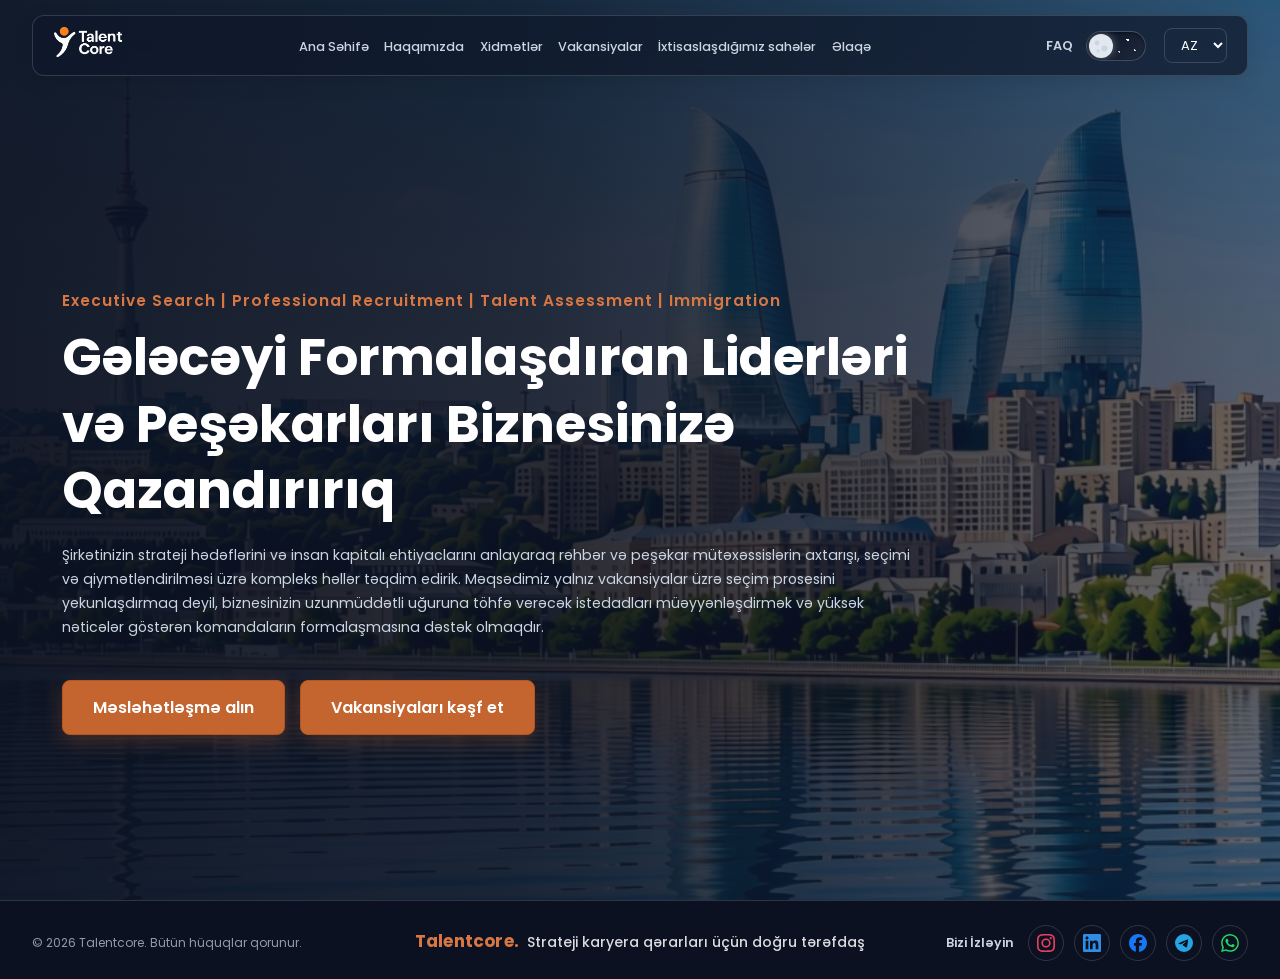
==== index.html @ 920e7aad "Home tagline: add Immigration (az/en/ru/zh) Co-Authored-By: Claude Sonnet 5.5 <noreply@anthropic.com" ====
<!DOCTYPE html>
<html lang="az">
<head>
    <meta charset="UTF-8">
    <meta name="viewport" content="width=device-width, initial-scale=1.0">
    <title>Talentcore | Gələcəyin Liderlərini Tapırıq</title>
    <meta name="description" content="Talentcore — Executive Search və Professional Recruitment sahəsində ixtisaslaşmış işə qəbul agentliyi. Şirkətlər üçün doğru liderləri və peşəkarları tapırıq.">
    <meta property="og:type" content="website">
    <meta property="og:title" content="Talentcore | Gələcəyin Liderlərini Tapırıq">
    <meta property="og:description" content="Executive Search və Professional Recruitment sahəsində ixtisaslaşmış işə qəbul agentliyi.">
    <meta property="og:image" content="https://talentcore.az/logo.png">
    <meta property="og:url" content="https://talentcore.az/">
    <link rel="canonical" href="https://talentcore.az/">
    <link rel="icon" href="logo.png" type="image/png">
    <link rel="stylesheet" href="css/global.css">
    <link rel="stylesheet" href="css/home.css">
    <link href="https://fonts.googleapis.com/css2?family=Poppins:wght@300;400;500;600;700&display=swap" rel="stylesheet">
</head>
<body>
    <script>
        // Tema DOM render olunmazdan əvvəl tətbiq olunur ki, səhifə açılanda
        // yanlış tema anlıq görünüb sonra dəyişməsin (FOUC problemi).
        (function () {
            var savedTheme = localStorage.getItem('theme') || 'dark';
            if (savedTheme === 'light') {
                document.body.classList.add('light-theme');
            }
        })();
    </script>

    <header class="glass-header">
        <div class="logo-container">
            <a href="index.html">
                <img src="logo.png" alt="Talentcore Logo" class="site-logo">
            </a>
        </div>
        
        <button class="hamburger" id="hamburger-btn" aria-label="Menyu" aria-expanded="false" aria-controls="nav-menu">
            <span></span>
            <span></span>
            <span></span>
        </button>

        <nav id="nav-menu">
            <ul>
                <li><a href="index.html" class="lang" data-en="Home" data-az="Ana Səhifə">Ana Səhifə</a></li>
                <li><a href="about.html" class="lang" data-en="About Us" data-az="Haqqımızda">Haqqımızda</a></li>
                <li><a href="services.html" class="lang" data-en="Services" data-az="Xidmətlər">Xidmətlər</a></li>
                <li><a href="vacancies.html" class="lang" data-en="Vacancies" data-az="Vakansiyalar">Vakansiyalar</a></li>
                <li><a href="industries.html" class="lang" data-en="Areas of Expertise" data-az="İxtisaslaşdığımız sahələr">İxtisaslaşdığımız sahələr</a></li>
                <li><a href="contact.html" class="lang" data-en="Contact" data-az="Əlaqə">Əlaqə</a></li>
            </ul>
        </nav>

        <div class="header-right" id="header-right">
            <a href="faq.html" class="header-faq-link lang" data-en="FAQ" data-az="FAQ">FAQ</a>

            <label class="theme-switch" for="theme-toggle">
                <input type="checkbox" id="theme-toggle" aria-label="Tünd / Açıq rejim">
                <span class="slider round">
                    <span class="icon sun">☀️</span>
                    <span class="icon moon">🌙</span>
                </span>
            </label>

            <select id="lang-switch" class="lang-dropdown" aria-label="Dil seçimi">
                <option value="az" selected>AZ</option>
                <option value="en">EN</option>
                <option value="ru">RU</option>
                <option value="zh">ZH</option>
            </select>
        </div>
    </header>

    <!-- Hero Bölməsi -->
    <main>
        <section class="hero-baku">
            <!-- Ortadakı Məzmun -->
            <div class="hero-content">
                <p class="tagline lang" data-en="Executive Search | Professional Recruitment | Talent Assessment | Immigration" data-az="Executive Search | Professional Recruitment | Talent Assessment | Immigration">Executive Search | Professional Recruitment | Talent Assessment | Immigration</p>
                
                <h1 class="lang" data-en="We Bring Leaders and Professionals Who Shape the Future to Your Business" data-az="Gələcəyi Formalaşdıran Liderləri və Peşəkarları Biznesinizə Qazandırırıq">Gələcəyi Formalaşdıran Liderləri və Peşəkarları Biznesinizə Qazandırırıq</h1>
                
                <p class="description lang" 
                   data-en="By understanding your company's strategic goals and human capital needs, we provide comprehensive solutions for the search, selection and assessment of executives and professional specialists. Our goal is not merely to complete the selection process for vacancies, but to identify the talent that will contribute to your business's long-term success and to support the formation of high-performing teams." 
                   data-az="Şirkətinizin strateji hədəflərini və insan kapitalı ehtiyaclarını anlayaraq rəhbər və peşəkar mütəxəssislərin axtarışı, seçimi və qiymətləndirilməsi üzrə kompleks həllər təqdim edirik. Məqsədimiz yalnız vakansiyalar üzrə seçim prosesini yekunlaşdırmaq deyil, biznesinizin uzunmüddətli uğuruna töhfə verəcək istedadları müəyyənləşdirmək və yüksək nəticələr göstərən komandaların formalaşmasına dəstək olmaqdır.">
                   Şirkətinizin strateji hədəflərini və insan kapitalı ehtiyaclarını anlayaraq rəhbər və peşəkar mütəxəssislərin axtarışı, seçimi və qiymətləndirilməsi üzrə kompleks həllər təqdim edirik. Məqsədimiz yalnız vakansiyalar üzrə seçim prosesini yekunlaşdırmaq deyil, biznesinizin uzunmüddətli uğuruna töhfə verəcək istedadları müəyyənləşdirmək və yüksək nəticələr göstərən komandaların formalaşmasına dəstək olmaqdır.
                </p>
                
                <div class="cta-buttons">
    <a href="contact.html" class="btn-primary lang" data-en="Get Consultation" data-az="Məsləhətləşmə alın">Məsləhətləşmə alın</a>
    <a href="vacancies.html" class="btn-primary lang" data-en="Explore Vacancies" data-az="Vakansiyaları kəşf et">Vakansiyaları kəşf et</a>
</div>
            </div>
        </section>
    </main>

    <footer class="site-footer">
        <div class="footer-container">

            <div class="footer-bottom">
                <!-- Aşağıdakı sosial media linkləri nümunədir (#) — real profil ünvanları ilə əvəzlənməlidir. -->
                <div class="footer-social">
                    <span class="footer-social-label lang" data-en="Follow Us" data-az="Bizi İzləyin">Bizi İzləyin</span>
                    <div class="footer-social-icons">
                        <a href="#" class="social-icon" aria-label="Instagram" target="_blank" rel="noopener">
                            <svg viewBox="0 0 24 24" fill="currentColor" aria-hidden="true"><path d="M7.0301.084c-1.2768.0602-2.1487.264-2.911.5634-.7888.3075-1.4575.72-2.1228 1.3877-.6652.6677-1.075 1.3368-1.3802 2.127-.2954.7638-.4956 1.6365-.552 2.914-.0564 1.2775-.0689 1.6882-.0626 4.947.0062 3.2586.0206 3.6671.0825 4.9473.061 1.2765.264 2.1482.5635 2.9107.308.7889.72 1.4573 1.388 2.1228.6679.6655 1.3365 1.0743 2.1285 1.38.7632.295 1.6361.4961 2.9134.552 1.2773.056 1.6884.069 4.9462.0627 3.2578-.0062 3.668-.0207 4.9478-.0814 1.28-.0607 2.147-.2652 2.9098-.5633.7889-.3086 1.4578-.72 2.1228-1.3881.665-.6682 1.0745-1.3378 1.3795-2.1284.2957-.7632.4966-1.636.552-2.9124.056-1.2809.0692-1.6898.063-4.948-.0063-3.2583-.021-3.6668-.0817-4.9465-.0607-1.2797-.264-2.1487-.5633-2.9117-.3084-.7889-.72-1.4568-1.3876-2.1228C21.2982 1.33 20.628.9208 19.8378.6165 19.074.321 18.2017.1197 16.9244.0645 15.6471.0093 15.236-.005 11.977.0014 8.718.0076 8.31.0215 7.0301.0839m.1402 21.6932c-1.17-.0509-1.8053-.2453-2.2287-.408-.5606-.216-.96-.4771-1.3819-.895-.422-.4178-.6811-.8186-.9-1.378-.1644-.4234-.3624-1.058-.4171-2.228-.0595-1.2645-.072-1.6442-.079-4.848-.007-3.2037.0053-3.583.0607-4.848.05-1.169.2456-1.805.408-2.2282.216-.5613.4762-.96.895-1.3816.4188-.4217.8184-.6814 1.3783-.9003.423-.1651 1.0575-.3614 2.227-.4171 1.2655-.06 1.6447-.072 4.848-.079 3.2033-.007 3.5835.005 4.8495.0608 1.169.0508 1.8053.2445 2.228.408.5608.216.96.4754 1.3816.895.4217.4194.6816.8176.9005 1.3787.1653.4217.3617 1.056.4169 2.2263.0602 1.2655.0739 1.645.0796 4.848.0058 3.203-.0055 3.5834-.061 4.848-.051 1.17-.245 1.8055-.408 2.2294-.216.5604-.4763.96-.8954 1.3814-.419.4215-.8181.6811-1.3783.9-.4224.1649-1.0577.3617-2.2262.4174-1.2656.0595-1.6448.072-4.8493.079-3.2045.007-3.5825-.006-4.848-.0608M16.953 5.5864A1.44 1.44 0 1 0 18.39 4.144a1.44 1.44 0 0 0-1.437 1.4424M5.8385 12.012c.0067 3.4032 2.7706 6.1557 6.173 6.1493 3.4026-.0065 6.157-2.7701 6.1506-6.1733-.0065-3.4032-2.771-6.1565-6.174-6.1498-3.403.0067-6.156 2.771-6.1496 6.1738M8 12.0077a4 4 0 1 1 4.008 3.9921A3.9996 3.9996 0 0 1 8 12.0077"/></svg>
                        </a>
                        <a href="#" class="social-icon" aria-label="LinkedIn" target="_blank" rel="noopener">
                            <svg viewBox="0 0 24 24" fill="currentColor" aria-hidden="true"><path d="M20.447 20.452h-3.554v-5.569c0-1.328-.027-3.037-1.852-3.037-1.853 0-2.136 1.445-2.136 2.939v5.667H9.351V9h3.414v1.561h.046c.477-.9 1.637-1.85 3.37-1.85 3.601 0 4.267 2.37 4.267 5.455v6.286zM5.337 7.433c-1.144 0-2.063-.926-2.063-2.065 0-1.138.92-2.063 2.063-2.063 1.14 0 2.064.925 2.064 2.063 0 1.139-.925 2.065-2.064 2.065zm1.782 13.019H3.555V9h3.564v11.452zM22.225 0H1.771C.792 0 0 .774 0 1.729v20.542C0 23.227.792 24 1.771 24h20.451C23.2 24 24 23.227 24 22.271V1.729C24 .774 23.2 0 22.222 0h.003z"/></svg>
                        </a>
                        <a href="#" class="social-icon" aria-label="Facebook" target="_blank" rel="noopener">
                            <svg viewBox="0 0 24 24" fill="currentColor" aria-hidden="true"><path d="M9.101 23.691v-7.98H6.627v-3.667h2.474v-1.58c0-4.085 1.848-5.978 5.858-5.978.401 0 .955.042 1.468.103a8.68 8.68 0 0 1 1.141.195v3.325a8.623 8.623 0 0 0-.653-.036 26.805 26.805 0 0 0-.733-.009c-.707 0-1.259.096-1.675.309a1.686 1.686 0 0 0-.679.622c-.258.42-.374.995-.374 1.752v1.297h3.919l-.386 2.103-.287 1.564h-3.246v8.245C19.396 23.238 24 18.179 24 12.044c0-6.627-5.373-12-12-12s-12 5.373-12 12c0 5.628 3.874 10.35 9.101 11.647Z"/></svg>
                        </a>
                        <a href="#" class="social-icon" aria-label="Telegram" target="_blank" rel="noopener">
                            <svg viewBox="0 0 24 24" fill="currentColor" aria-hidden="true"><path d="M11.944 0A12 12 0 0 0 0 12a12 12 0 0 0 12 12 12 12 0 0 0 12-12A12 12 0 0 0 12 0a12 12 0 0 0-.056 0zm4.962 7.224c.1-.002.321.023.465.14a.506.506 0 0 1 .171.325c.016.093.036.306.02.472-.18 1.898-.962 6.502-1.36 8.627-.168.9-.499 1.201-.82 1.23-.696.065-1.225-.46-1.9-.902-1.056-.693-1.653-1.124-2.678-1.8-1.185-.78-.417-1.21.258-1.91.177-.184 3.247-2.977 3.307-3.23.007-.032.014-.15-.056-.212s-.174-.041-.249-.024c-.106.024-1.793 1.14-5.061 3.345-.48.33-.913.49-1.302.48-.428-.008-1.252-.241-1.865-.44-.752-.245-1.349-.374-1.297-.789.027-.216.325-.437.893-.663 3.498-1.524 5.83-2.529 6.998-3.014 3.332-1.386 4.025-1.627 4.476-1.635z"/></svg>
                        </a>
                        <a href="#" class="social-icon" aria-label="WhatsApp" target="_blank" rel="noopener">
                            <svg viewBox="0 0 24 24" fill="currentColor" aria-hidden="true"><path d="M17.472 14.382c-.297-.149-1.758-.867-2.03-.967-.273-.099-.471-.148-.67.15-.197.297-.767.966-.94 1.164-.173.199-.347.223-.644.075-.297-.15-1.255-.463-2.39-1.475-.883-.788-1.48-1.761-1.653-2.059-.173-.297-.018-.458.13-.606.134-.133.298-.347.446-.52.149-.174.198-.298.298-.497.099-.198.05-.371-.025-.52-.075-.149-.669-1.612-.916-2.207-.242-.579-.487-.5-.669-.51-.173-.008-.371-.01-.57-.01-.198 0-.52.074-.792.372-.272.297-1.04 1.016-1.04 2.479 0 1.462 1.065 2.875 1.213 3.074.149.198 2.096 3.2 5.077 4.487.709.306 1.262.489 1.694.625.712.227 1.36.195 1.871.118.571-.085 1.758-.719 2.006-1.413.248-.694.248-1.289.173-1.413-.074-.124-.272-.198-.57-.347m-5.421 7.403h-.004a9.87 9.87 0 01-5.031-1.378l-.361-.214-3.741.982.998-3.648-.235-.374a9.86 9.86 0 01-1.51-5.26c.001-5.45 4.436-9.884 9.888-9.884 2.64 0 5.122 1.03 6.988 2.898a9.825 9.825 0 012.893 6.994c-.003 5.45-4.437 9.884-9.885 9.884m8.413-18.297A11.815 11.815 0 0012.05 0C5.495 0 .16 5.335.157 11.892c0 2.096.547 4.142 1.588 5.945L.057 24l6.305-1.654a11.882 11.882 0 005.683 1.448h.005c6.554 0 11.89-5.335 11.893-11.893a11.821 11.821 0 00-3.48-8.413Z"/></svg>
                        </a>
                    </div>
                </div>
            </div>

            <div class="footer-left">
                <div class="footer-tagline">
                    <strong class="footer-tagline-brand">Talentcore.</strong>
                    <span class="footer-tagline-text lang" data-en="The right partner for strategic career decisions" data-az="Strateji karyera qərarları üçün doğru tərəfdaş">Strateji karyera qərarları üçün doğru tərəfdaş</span>
                </div>
                <div class="footer-copyright">
                    <p>&copy; 2026 Talentcore. <span class="lang" data-en="All rights reserved." data-az="Bütün hüquqlar qorunur.">Bütün hüquqlar qorunur.</span></p>
                </div>
            </div>

        </div>
    </footer>

    <script src="js/translations.js"></script>
    <script src="js/main.js"></script>
    <script src="js/site-settings.js"></script>
</body>
</html>
---- css/global.css ----
:root {
    --container-max: 1840px; /* ümumi maksimal eni — geniş ekranlarda yanlarda boşluq çox qalmasın */
    /* DARK MODE (Mövcud Gecə Rejimi) */
    --bg-color: #0b1120;
    --text-color: #ffffff;
    --text-muted: #cbd5e1;
    --header-bg: rgba(15, 23, 42, 0.7);
    --border-color: rgba(255, 255, 255, 0.15);
    --card-bg: rgba(255, 255, 255, 0.04);
    --card-hover: rgba(255, 255, 255, 0.09);
    --hero-photo: url('../baku_light.jpg'); /* backend-dən (Sayt parametrləri) js/site-settings.js ilə əvəzlənə bilər */
    --hero-bg: linear-gradient(135deg, rgba(11, 17, 32, 0.95) 0%, rgba(15, 23, 42, 0.9) 100%), var(--hero-photo) no-repeat center center/cover;
}

body.light-theme {
    /* Tam ağ deyil, yumşaq boz-mavi (slate) fon — göz üçün daha rahatdır */
    --bg-color: #eef2f6;

    /* Foto üzərinə mülayim örtük: nə xam foto (əvvəlki 0.4/0.5 — çox parlaq idi),
       nə də tam ağ vərəq (0.88/0.92 — çox yastı və "ağ" görünürdü). Slate tonlu,
       orta şəffaflıqda örtük fotonun dərinliyini saxlayır, amma göz yormur. */
    --hero-bg: linear-gradient(150deg, rgba(226, 232, 240, 0.74) 0%, rgba(203, 213, 225, 0.82) 100%), var(--hero-photo) no-repeat center center/cover;
    /* Mətnlərin tam qara olaraq daha yaxşı oxunması üçün */
    --text-color: #0f172a;
    --text-muted: #334155;

    /* Header-in daha aydın və səliqəli olması üçün */
    --header-bg: rgba(248, 250, 252, 0.9);

    /* Kartların arxa fondan seçilməsi üçün nəzərəçarpacaq tünd kənar xətti */
    --border-color: rgba(15, 23, 42, 0.15);

    /* Kartların ağ və kənarlarının yüngülcə seçilməsi üçün */
    --card-bg: rgba(255, 255, 255, 0.85);
    --card-hover: rgba(255, 255, 255, 0.95);
}
* { margin: 0; padding: 0; box-sizing: border-box; }

/* Səhifənin ÖZÜ heç vaxt üfüqi sürüşməsin (yalnız şaquli scroll) — html-ə də
   overflow-x:hidden lazımdır, təkcə body kifayət etmir və bəzi mobil
   brauzerlərdə "yan-yana sürüşmə/bounce" effekti yarada bilir. Səhifə daxilindəki
   qəsdən edilmiş üfüqi scroll-lar (məs. .cat-list) buna görə məhdudlaşmır,
   çünki onlar öz overflow-x:auto sərhədləri daxilində qalır. */
html {
    overflow-x: hidden;
}

body {
    font-family: 'Poppins', sans-serif;
    color: var(--text-color);
    overflow-x: hidden;
    overscroll-behavior-x: none;
    background-color: var(--bg-color);
    transition: background-color 0.4s ease, color 0.4s ease;
}

/* Form elementləri brauzerdə öz sistem şriftini götürür — bütün saytda eyni Poppins
   görünsün deyə body-nin şriftini miras alırlar. */
button, input, select, textarea, summary {
    font-family: inherit;
}

.btn-primary {
    background-color: #c4642f;
    color: #fff;
    padding: clamp(10px, 1.5vw, 14px) clamp(20px, 3vw, 30px);
    border-radius: 8px;
    text-decoration: none;
    font-weight: 600;
    font-size: clamp(14px, 1.5vw, 16px);
    font-family: 'Poppins', sans-serif;
    transition: all 0.3s;
    display: inline-block;
    text-align: center;
    box-shadow: 0 6px 20px rgba(196, 100, 47, 0.3);
    border: 1px solid #b35624;
    cursor: pointer;
}

.btn-primary:hover {
    background-color: #b35624; 
    transform: translateY(-2px);
    box-shadow: 0 8px 25px rgba(179, 86, 36, 0.4);
}
.btn-primary.btn-sm { padding: 8px 18px; font-size: 14px; }

/* Ortaq Şüşə Kart Dizaynı (about.css və services.css-də istifadə olunur) */
.glass-effect {
    background: var(--card-bg, rgba(255, 255, 255, 0.03));
    backdrop-filter: blur(15px);
    border: 1px solid var(--border-color);
    border-radius: 12px;
    padding: 30px;
    transition: transform 0.3s ease, border-color 0.3s ease, background 0.4s ease, box-shadow 0.3s ease;
    box-shadow: 0 4px 15px rgba(0, 0, 0, 0.05);
}

.glass-effect:hover {
    transform: translateY(-5px);
    border-color: #d97742;
    background: var(--card-hover, rgba(255, 255, 255, 0.08));
    box-shadow: 0 10px 30px rgba(0, 0, 0, 0.1);
}

/* Ortaq Form Komponentləri (contact.css və cv.css-də istifadə olunur) */
.form-row {
    display: grid;
    grid-template-columns: 1fr 1fr;
    gap: 18px;
}

.form-group {
    display: flex;
    flex-direction: column;
    gap: 8px;
}

.form-group label {
    font-size: 12.5px;
    font-weight: 600;
    color: var(--text-muted);
}

.form-group input,
.form-group select,
.form-group textarea {
    font-family: 'Poppins', sans-serif;
    font-size: 14px;
    color: var(--text-color);
    background: var(--bg-color);
    border: 1px solid var(--border-color);
    border-radius: 8px;
    padding: 11px 14px;
    outline: none;
    transition: border-color 0.25s;
    resize: vertical;
}

/* Məcburi sahə: label-in sonunda "*" (innerHTML dəyişsə də ::after qalır), boş/səhv
   buraxılanda js/cv.js .invalid sinfi əlavə edir */
.form-group label.req::after {
    content: " *";
    color: #d97742;
}

.form-group input.invalid {
    border-color: #e5484d;
}

.form-group input:focus,
.form-group select:focus,
.form-group textarea:focus {
    border-color: #d97742;
}

/* Fayl seçimi (CV yükləmə) — brauzerin standart "Choose file" görünüşünü
   dizaynla üst-üstə salmaq üçün yüngül üslublaşdırma */
.form-group input[type="file"] {
    padding: 9px 14px;
    cursor: pointer;
}

.form-group input[type="file"]::file-selector-button {
    font-family: 'Poppins', sans-serif;
    font-size: 12.5px;
    font-weight: 600;
    color: #fff;
    background: #c4642f;
    border: none;
    border-radius: 6px;
    padding: 7px 14px;
    margin-right: 12px;
    cursor: pointer;
    transition: background 0.25s;
}

.form-group input[type="file"]::file-selector-button:hover {
    background: #b35624;
}

.form-note {
    font-size: 12px;
    color: var(--text-muted);
    opacity: 0.75;
    min-height: 16px;
}

.form-note.status-success { color: #2e9e5b; opacity: 1; font-weight: 600; }
.form-note.status-error { color: #d9534f; opacity: 1; font-weight: 600; }

/* Spam-bot tələsi — insan istifadəçiyə görünmür, botlar isə adətən doldurur */
.botcheck-field {
    display: none;
}

/* Absolute Header */
.glass-header {
    display: flex;
    justify-content: space-around; /* Dəyişdirildi */
    align-items: center;
    padding: 10px 20px;
    background: var(--header-bg, rgba(15, 23, 42, 0.2));
    backdrop-filter: blur(20px);
    position: absolute; 
    top: 15px;
    left: 50%;
    transform: translateX(-50%);
    width: 95%;
    max-width: var(--container-max);
    z-index: 1000;
    border-radius: 12px;
    border: 1px solid var(--border-color, rgba(255, 255, 255, 0.15));
    box-shadow: 0 5px 20px rgba(0, 0, 0, 0.1);
}

.logo-container { margin-right: auto; }
.site-logo { height: clamp(28px, 2.5vw, 38px); object-fit: contain; } /* loqo PNG-si kənar boşluqlardan kəsilib — görünən loqo böyük, menyu çubuğu isə eyni qalır */

/* Hamburger İkonu - Kompüterdə gizlidir */
.hamburger {
    display: none;
    flex-direction: column;
    justify-content: space-between;
    width: 30px;
    height: 20px;
    background: transparent;
    border: none;
    cursor: pointer;
    z-index: 1001;
}
.hamburger span {
    width: 100%; height: 2px; background-color: var(--text-color, #fff);
    transition: all 0.3s;
}

nav { flex-grow: 2; display: flex; justify-content: center; }
nav ul { display: flex; list-style: none; gap: clamp(10px, 1.2vw, 22px); align-items: center; }
nav ul li a {
    text-decoration: none; color: var(--text-muted, #cbd5e1);
    font-size: clamp(12px, 1vw, 14px); font-weight: 500; white-space: nowrap;
}
nav ul li a:hover { color: #d97742; }

/* FAQ linki — tema düyməsinin (gecə/gündüz) yanında, əvvəl footer-də idi.
   Əsas nav linkləri ilə eyni üslubda, ona görə eyni ölçü/rəng/hover. */
.header-faq-link {
    text-decoration: none;
    color: var(--text-muted, #cbd5e1);
    font-size: clamp(12px, 1vw, 14px);
    font-weight: 600;
    white-space: nowrap;
    transition: color 0.25s;
}
.header-faq-link:hover { color: #d97742; }

.header-right { margin-left: auto; display: flex; align-items: center; gap: clamp(8px, 1vw, 15px); }

.lang-dropdown {
    background: transparent;
    color: var(--text-color);
    border: 1px solid var(--border-color);
    padding: 6px 12px;
    border-radius: 8px;
    outline: none;
    cursor: pointer;
    font-family: 'Poppins', sans-serif;
    font-size: 13px;
    transition: border 0.4s, color 0.4s;
}
body.light-theme .lang-dropdown {
    background-color: #ffffff;
}
/* Gündüz rejimində menyu daha mat və göz yormayan formada */
body.light-theme .glass-header {
    background: rgba(248, 250, 252, 0.85); /* Tam ağ yox, çox açıq boz/mat */
    backdrop-filter: blur(20px);
    border-bottom: 1px solid rgba(0, 0, 0, 0.08);
    box-shadow: 0 4px 20px rgba(0, 0, 0, 0.05); /* Yüngül kölgə ayırıcılığı artırır */
}

/* Gündüz rejimində loqo artıq JS tərəfindən logo_light.png ilə əvəz olunur,
   ona görə burda əlavə filter tətbiq etmirik (əks halda loqo yenidən invert olub itir) */
.lang-dropdown option { color: #000; }

/* CV Göndər (Kompüter və Noutbuklar üçün əsas dizayn) */
.theme-switch { position: relative; display: inline-block; width: 60px; height: 30px; margin-right: 5px; }
.theme-switch input { opacity: 0; width: 0; height: 0; }
/* Gecə/gündüz keçidi: düymənin özü cari rejimin ikonunu daşıyır (gecədə ay, gündüzdə günəş),
   fon da rejimə uyğundur — əvvəl ikonlar düymənin əks tərəfində görünürdü və qarışıq görünürdü.
   HTML-dəki .icon span-ları gizlədilir (11 səhifədə toxunmamaq üçün qalıb). */
.slider {
    position: absolute; cursor: pointer; top: 0; left: 0; right: 0; bottom: 0;
    transition: background .4s, border-color .4s, box-shadow .4s;
    overflow: hidden;
    border: 1px solid rgba(148, 163, 184, 0.35);
    /* Gecə: tünd göy + kiçik ulduzlar */
    background:
        radial-gradient(1.2px 1.2px at 70% 28%, #fff 99%, transparent),
        radial-gradient(1px 1px at 82% 66%, rgba(255,255,255,.85) 99%, transparent),
        radial-gradient(1px 1px at 56% 70%, rgba(255,255,255,.7) 99%, transparent),
        linear-gradient(135deg, #0b1226 0%, #1e293b 100%);
    box-shadow: inset 0 1px 3px rgba(0, 0, 0, 0.5);
}
.slider.round { border-radius: 34px; }
.slider .icon { display: none; }
.slider:before {
    position: absolute; content: ""; height: 24px; width: 24px; left: 2px; top: 2px;
    border-radius: 50%; z-index: 2;
    background: #e2e8f0 url("data:image/svg+xml,%3Csvg xmlns='http://www.w3.org/2000/svg' viewBox='0 0 24 24'%3E%3Ccircle cx='8' cy='9' r='2.4' fill='%23cbd5e1'/%3E%3Ccircle cx='15.5' cy='14.5' r='3' fill='%23cbd5e1'/%3E%3Ccircle cx='9' cy='17' r='1.4' fill='%23cbd5e1'/%3E%3C/svg%3E") center / 100% 100% no-repeat;
    box-shadow: 0 0 8px rgba(226, 232, 240, 0.45), 0 2px 4px rgba(0, 0, 0, 0.35);
    transition: transform .4s cubic-bezier(0.4, 0.0, 0.2, 1), background-color .4s, box-shadow .4s;
}
/* Gündüz: açıq səma + günəş */
input:checked + .slider {
    background:
        radial-gradient(7px 4px at 30% 72%, rgba(255,255,255,.9) 99%, transparent),
        radial-gradient(6px 3.5px at 44% 80%, rgba(255,255,255,.75) 99%, transparent),
        linear-gradient(135deg, #7dd3fc 0%, #bae6fd 100%);
    border-color: rgba(14, 116, 144, 0.25);
    box-shadow: inset 0 1px 3px rgba(14, 116, 144, 0.25);
}
input:checked + .slider:before {
    transform: translateX(30px);
    background: #fbbf24 url("data:image/svg+xml,%3Csvg xmlns='http://www.w3.org/2000/svg' viewBox='0 0 24 24'%3E%3Ccircle cx='12' cy='12' r='5.2' fill='%23f59e0b'/%3E%3C/svg%3E") center / 100% 100% no-repeat;
    box-shadow: 0 0 10px rgba(251, 191, 36, 0.8), 0 2px 4px rgba(0, 0, 0, 0.2);
}
.theme-switch:hover .slider:before { filter: brightness(1.08); }
input:focus-visible + .slider { outline: 2px solid #c4642f; outline-offset: 2px; }

/* Noutbuk/Planşet Uyğunlaşması */
@media (max-width: 1024px) {
    .glass-header { padding: 8px 10px; width: 98%; }
    nav ul { gap: 10px; }
    nav ul li a { font-size: 11px; }
}

/* Mobil Üçün - Açılan Hamburger Menyu */
@media (max-width: 768px) {
    .hamburger { display: flex; } 
    
    nav, .header-right {
        display: none; 
        width: 100%;
        text-align: center;
        flex-direction: column;
    }

    .glass-header.active {
        flex-wrap: wrap; 
        background: rgba(15, 23, 42, 0.75); 
        backdrop-filter: blur(25px); 
        border-radius: 12px;
    }

    .glass-header.active nav {
        display: flex;
        order: 3;
        margin-top: 15px;
        border-top: 1px solid rgba(255, 255, 255, 0.1);
        padding-top: 15px;
    }

    .glass-header.active .header-right {
        display: flex;
        order: 2;
        flex-direction: row;
        justify-content: center;
        align-items: center;
        margin-top: 15px;
        gap: 15px; 
    }

    nav ul { flex-direction: column; gap: 15px; padding-bottom: 15px; }
    nav ul li a { font-size: 15px; padding: 5px 0; }
    
    /* Hamburger ikonunun X şəklinə düşməsi */
    .glass-header.active .hamburger span:nth-child(1) { transform: translateY(9px) rotate(45deg); }
    .glass-header.active .hamburger span:nth-child(2) { opacity: 0; }
    .glass-header.active .hamburger span:nth-child(3) { transform: translateY(-9px) rotate(-45deg); }
}

/* --- FOOTER (ortaq komponent, bütün səhifələrdə eyni görünəcək) --- */
.site-footer {
    width: 100%;
    background: var(--bg-color);
    border-top: 1px solid var(--border-color);
}

.footer-container {
    max-width: var(--container-max);
    margin: 0 auto;
    width: 95%;
    padding: 24px 0 18px 0;
    /* Tək sətir: hüquq yazısı solda, sosial ikonlar sağda (HTML-də ikonlar əvvəldir, order ilə yerləri dəyişirik) */
    display: flex;
    justify-content: space-between;
    align-items: center;
    flex-wrap: wrap;
    gap: 16px 24px;
}

/* --- FAQ Akkordeonu (faq.html-in özündə istifadə olunur, native
   <details>/<summary> ilə — JS-ə ehtiyac yoxdur) --- */
.faq-item {
    max-width: 800px;
    margin: 0 auto;
    border-bottom: 1px solid var(--border-color);
}

.faq-item summary {
    list-style: none;
    display: flex;
    align-items: center;
    justify-content: space-between;
    gap: 14px;
    padding: clamp(18px, 1.4vw, 24px) 6px;
    cursor: pointer;
    font-size: clamp(16px, 1.25vw, 20px);
    font-weight: 600;
    color: var(--text-color);
}

.faq-item summary::-webkit-details-marker {
    display: none;
}

.faq-item summary::after {
    content: '+';
    flex-shrink: 0;
    font-size: clamp(22px, 1.6vw, 28px);
    font-weight: 400;
    color: #d97742;
    transition: transform 0.25s;
}

.faq-item[open] summary::after {
    transform: rotate(45deg);
}

/* Açılmış sual çərçivəyə alınır ki, cavabın hansı suala aid olduğu digərlərindən
   dərhal seçilsin. Mənfi margin padding-i kompensasiya edir — mətn açılanda
   yerindən oynamır, çərçivə sadəcə onun ətrafına "çıxır". */
.faq-item[open] {
    margin: 8px -14px;
    padding: 0 14px 4px;
    border: 1px solid #d97742;
    border-radius: 12px;
    background: rgba(217, 119, 66, 0.08);
    box-shadow: 0 6px 18px rgba(217, 119, 66, 0.12);
}

.faq-item[open] summary {
    color: #d97742;
}

.faq-item p {
    padding: 0 30px 22px 6px;
    color: var(--text-muted);
    font-size: clamp(15px, 1.1vw, 18px);
    line-height: 1.7;
}

.footer-bottom {
    display: flex;
    order: 2;
    align-items: center;
    flex-wrap: wrap;
    gap: 24px;
}

.footer-social {
    display: flex;
    align-items: center;
    gap: 14px;
}

.footer-social-label {
    font-size: 12.5px;
    font-weight: 600;
    color: var(--text-muted);
}

.footer-social-icons {
    display: flex;
    gap: 10px;
}

.social-icon {
    width: 36px;
    height: 36px;
    border-radius: 50%;
    border: 1px solid var(--border-color);
    display: flex;
    align-items: center;
    justify-content: center;
    color: var(--text-muted);
    transition: border-color 0.25s, color 0.25s, transform 0.25s;
}

.social-icon svg {
    width: 17px;
    height: 17px;
}

.social-icon:hover {
    border-color: #d97742;
    color: #d97742;
    transform: translateY(-2px);
}

/* Footer 3 hissə: solda hüquq yazısı, ORTADA "Talentcore, / Strateji karyera
   qərarları üçün doğru tərəfdaş" şüarı, sağda "Bizi İzləyin" ikonları.
   .footer-left HTML-də wrapper-dir (şüar + hüquq yazısı), amma display:contents
   ilə "yox olur" — uşaqları birbaşa .footer-container-in grid/flex elementləri sayılır. */
.footer-left {
    display: contents;
}

.footer-tagline {
    display: flex;
    flex-direction: row;
    flex-wrap: wrap;
    align-items: baseline; /* "Talentcore," və cümlə TƏK sətirdə ardıcıl durur */
    gap: 4px 8px;
    text-align: left;
}

.footer-tagline-brand {
    font-size: 17px;
    font-weight: 700;
    color: #d97742;
    line-height: 1.2;
    letter-spacing: 0.2px;
}

.footer-tagline-text {
    font-size: 14px;
    font-weight: 500;
    color: var(--text-color);
    opacity: 0.85;
}

/* Geniş ekran (≥1000px): 3 sütunlu grid — orta sütun (şüar) sol/sağ hissələrin
   eni fərqli olsa belə dəqiq ORTADA qalır (1fr auto 1fr). */
@media (min-width: 1000px) {
    .site-footer .footer-container {
        display: grid;
        grid-template-columns: 1fr auto 1fr;
        align-items: baseline; /* şüarın 1-ci sətri ("Talentcore,") sol/sağ yazılarla EYNİ baseline-da */
        gap: 16px 32px;
    }
    .footer-copyright {
        grid-column: 1;
        grid-row: 1;
        justify-self: start;
    }
    .footer-tagline {
        grid-column: 2;
        grid-row: 1;
    }
    .footer-bottom {
        grid-column: 3;
        grid-row: 1;
        justify-self: end;
    }
}

/* Dar ekran (<1000px): hamısı alt-alta, ortalanmış: şüar, ikonlar, hüquq yazısı */
@media (max-width: 999px) {
    .site-footer .footer-container {
        flex-direction: column;
        justify-content: center;
        text-align: center;
    }
    .footer-tagline { order: 1; justify-content: center; text-align: center; }
    .footer-bottom { order: 2; justify-content: center; }
    .footer-copyright { order: 3; text-align: center; }
}

.footer-copyright {
    text-align: left;
    margin: 0;
    font-size: 12px;
    color: var(--text-muted);
    opacity: 0.7;
}

@media (max-width: 640px) {
    .site-footer .footer-container { flex-direction: column; justify-content: center; text-align: center; }
    .footer-copyright { text-align: center; }
    .footer-bottom {
        flex-direction: column;
        text-align: center;
    }
    .footer-social {
        flex-direction: column;
        gap: 10px;
    }
    .footer-social-icons {
        flex-wrap: wrap;
        justify-content: center;
    }
}
/* Sosial ikonlar — platformaların öz loqoları (Simple Icons, CC0), öz rəngləri ilə.
   Hover-də dairənin çərçivəsi və yüngül yuxarı qalxma qalır (yuxarıdakı .social-icon:hover). */
.social-icon svg {
    width: 18px;
    height: 18px;
}

.social-icon[aria-label="Instagram"] { color: #e4405f; }
.social-icon[aria-label="LinkedIn"] { color: #0a66c2; }
.social-icon[aria-label="Facebook"] { color: #1877f2; }
.social-icon[aria-label="Telegram"] { color: #26a5e4; }
.social-icon[aria-label="WhatsApp"] { color: #25d366; }


/* LinkedIn-in rəsmi tünd mavisi qara fonda zəif seçilir — qara rejimdə bir qədər açıq ton */
body:not(.light-theme) .social-icon[aria-label="LinkedIn"] { color: #2f8de4; }
---- css/home.css ----
/* --- ANA SƏHİFƏ VƏ HERO BÖLMƏSİ ---
   Statistika bölməsi ləğv olunduğundan hero-content indi bu bölmənin yeganə
   övladıdır — "center" onu şaquli olaraq ortalayır, hero-content-ə verilən
   margin-top isə onu tam mərkəzdən bir az aşağı, daha "yerləşmiş" görünsün
   deyə itələyir (dizayn header-in altına yapışıb qalmasın deyə). */
.hero-baku {
    min-height: 100vh;
    display: flex;
    flex-direction: column;
    justify-content: center;
    padding: 130px 2% 60px 2%; /* Mobildə menyunun altına düşməməsi üçün padding-top */
    /* Yalnız ana səhifə: örtük soldan sağa şəffaflaşır — mətn olan sol tərəf tünd
       (oxunaqlı), sağ tərəf isə Bakı fotosunu aydın göstərir. Digər səhifələr
       global.css-dəki ümumi --hero-bg ilə qalır. */
    background: linear-gradient(to right, rgba(11, 17, 32, 0.95) 0%, rgba(11, 17, 32, 0.88) 40%, rgba(11, 17, 32, 0.75) 70%, rgba(11, 17, 32, 0.6) 100%), var(--hero-photo) no-repeat center center/cover;
    background-position: top center;
    background-attachment: fixed;
    transition: background 0.4s ease;
}

body.light-theme .hero-baku {
    background: linear-gradient(to right, rgba(226, 232, 240, 0.95) 0%, rgba(226, 232, 240, 0.86) 40%, rgba(226, 232, 240, 0.6) 70%, rgba(226, 232, 240, 0.3) 100%), var(--hero-photo) no-repeat center center/cover;
    background-position: top center;
    background-attachment: fixed;
}

.hero-content {
    max-width: 850px;
    margin-left: 3%;
    margin-top: clamp(20px, 6vh, 70px);
    text-align: left;
}

/* Dinamik Şrift Ölçüləri (clamp) */
.tagline {
    color: #d97742;
    font-size: clamp(14px, 1.2vw, 16px);
    font-weight: 600;
    margin-bottom: 12px;
    letter-spacing: 1px;
}

.hero-content h1 {
    font-size: clamp(32px, 4vw, 54px); /* Dinamik H1 başlığı */
    font-weight: 700;
    line-height: 1.3;
    margin-bottom: 20px;
    color: var(--text-color); /* Qlobal rəng (gecə/gündüzə görə dəyişir) */
}

.description {
    font-size: clamp(14px, 1.1vw, 16px);
    margin-bottom: 40px;
    line-height: 1.7;
    color: var(--text-muted);
}

/* Düymələrin düzülüşü */
.cta-buttons {
    display: flex;
    gap: 15px;
    justify-content: flex-start;
    flex-wrap: wrap;
}

.btn-transparent {
    background-color: var(--card-bg);
    color: var(--text-color);
    border: 1px solid var(--border-color);
    padding: clamp(10px, 1.5vw, 14px) clamp(20px, 3vw, 30px);
    border-radius: 8px;
    font-weight: 600;
    font-size: clamp(14px, 1.5vw, 16px);
    text-decoration: none;
    transition: all 0.3s;
    text-align: center;
    display: inline-block;
    backdrop-filter: blur(10px);
}

.btn-transparent:hover {
    background-color: var(--card-hover);
    border-color: #d97742;
    transform: translateY(-3px);
}

/* --- MOBİL VƏ PLANŞET UYĞUNLAŞDIRMA --- */
@media (max-width: 1024px) {
    .hero-baku {
        /* iPad-də menyu ilə kəsişməməsi üçün üst boşluğu qaldırırıq */
        padding: 180px 3% 60px 3%;
    }

    .hero-content {
        margin-left: auto;
        margin-right: auto;
        text-align: center;
    }

    .cta-buttons {
        justify-content: center;
    }
}

/* Kiçik Mobil Ekranlar (768px və aşağısı) */
@media (max-width: 768px) {
    .hero-baku {
        padding-top: 150px; /* Mobildə menyu açıldığı üçün boşluq bir az çox qalır */
    }

    .cta-buttons {
        flex-direction: column;
        gap: 12px;
    }

    .cta-buttons a {
        width: 100%;
    }
}
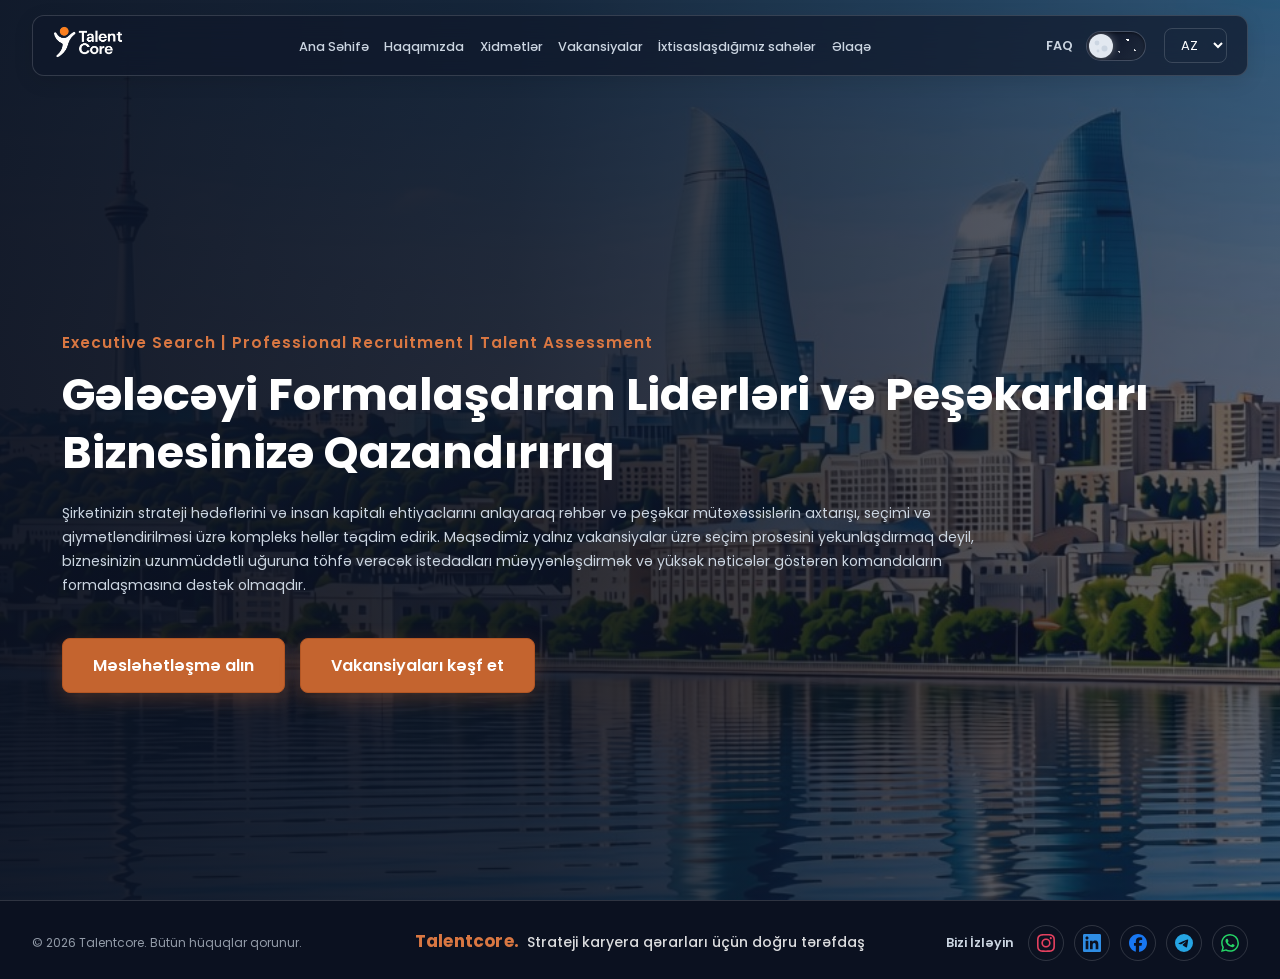
==== commit 0717dcd6: "Home tagline: remove Immigration Co-Authored-By: Claude Sonnet 5.5 <noreply@anthropic.com>" ====
--- a/index.html
+++ b/index.html
@@ -77,7 +77,7 @@
         <section class="hero-baku">
             <!-- Ortadakı Məzmun -->
             <div class="hero-content">
-                <p class="tagline lang" data-en="Executive Search | Professional Recruitment | Talent Assessment | Immigration" data-az="Executive Search | Professional Recruitment | Talent Assessment | Immigration">Executive Search | Professional Recruitment | Talent Assessment | Immigration</p>
+                <p class="tagline lang" data-en="Executive Search | Professional Recruitment | Talent Assessment" data-az="Executive Search | Professional Recruitment | Talent Assessment">Executive Search | Professional Recruitment | Talent Assessment</p>
                 
                 <h1 class="lang" data-en="We Bring Leaders and Professionals Who Shape the Future to Your Business" data-az="Gələcəyi Formalaşdıran Liderləri və Peşəkarları Biznesinizə Qazandırırıq">Gələcəyi Formalaşdıran Liderləri və Peşəkarları Biznesinizə Qazandırırıq</h1>
                 
--- a/css/home.css
+++ b/css/home.css
@@ -116,4 +116,18 @@
     .cta-buttons a {
         width: 100%;
     }
-}+}
+/* Hero mətni sağa doğru genişləndi (əvvəl 850px-də sıxılıb sətirlərə bölünürdü):
+   başlıq daha enli sahədə iki sətirə yaxın düşür, təsvir isə oxunaqlı uzunluqda qalır. */
+.hero-content {
+    max-width: 1240px;
+}
+
+.hero-content h1 {
+    font-size: clamp(32px, 3.5vw, 50px);
+    max-width: 1180px;
+}
+
+.hero-content .description {
+    max-width: 980px;
+}
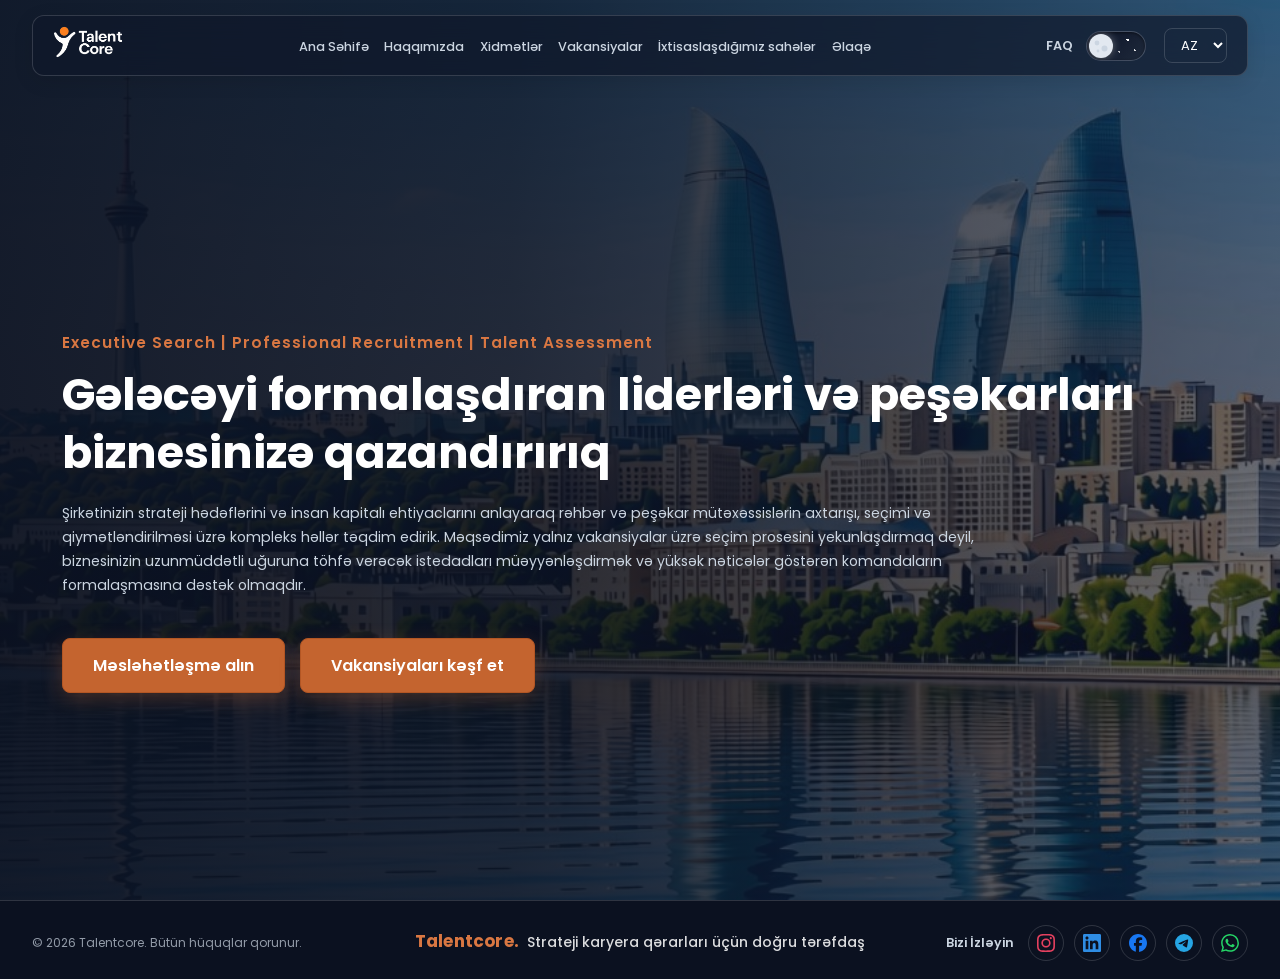
==== commit 2b9d7b7e: "Home: sentence-case hero headline Co-Authored-By: Claude Sonnet 5.5 <noreply@anthropic.com>" ====
--- a/index.html
+++ b/index.html
@@ -79,7 +79,7 @@
             <div class="hero-content">
                 <p class="tagline lang" data-en="Executive Search | Professional Recruitment | Talent Assessment" data-az="Executive Search | Professional Recruitment | Talent Assessment">Executive Search | Professional Recruitment | Talent Assessment</p>
                 
-                <h1 class="lang" data-en="We Bring Leaders and Professionals Who Shape the Future to Your Business" data-az="Gələcəyi Formalaşdıran Liderləri və Peşəkarları Biznesinizə Qazandırırıq">Gələcəyi Formalaşdıran Liderləri və Peşəkarları Biznesinizə Qazandırırıq</h1>
+                <h1 class="lang" data-en="We Bring Leaders and Professionals Who Shape the Future to Your Business" data-az="Gələcəyi formalaşdıran liderləri və peşəkarları biznesinizə qazandırırıq">Gələcəyi formalaşdıran liderləri və peşəkarları biznesinizə qazandırırıq</h1>
                 
                 <p class="description lang" 
                    data-en="By understanding your company's strategic goals and human capital needs, we provide comprehensive solutions for the search, selection and assessment of executives and professional specialists. Our goal is not merely to complete the selection process for vacancies, but to identify the talent that will contribute to your business's long-term success and to support the formation of high-performing teams." 
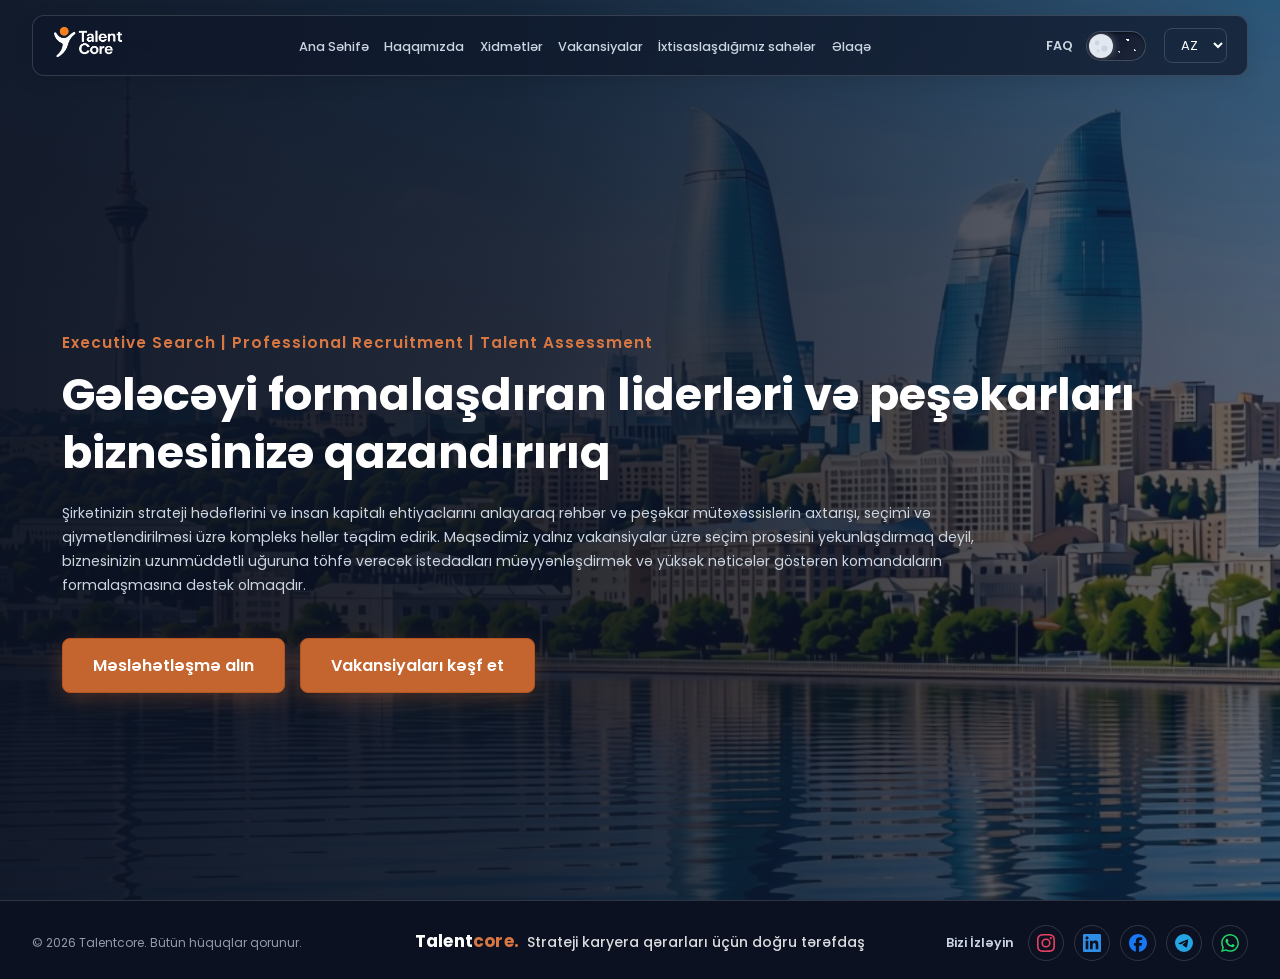
==== commit 06043cee: "Footer: white 'Talent' with orange 'core.' on all pages" ====
--- a/index.html
+++ b/index.html
@@ -79,10 +79,10 @@
             <div class="hero-content">
                 <p class="tagline lang" data-en="Executive Search | Professional Recruitment | Talent Assessment" data-az="Executive Search | Professional Recruitment | Talent Assessment">Executive Search | Professional Recruitment | Talent Assessment</p>
                 
-                <h1 class="lang" data-en="We Bring Leaders and Professionals Who Shape the Future to Your Business" data-az="Gələcəyi formalaşdıran liderləri və peşəkarları biznesinizə qazandırırıq">Gələcəyi formalaşdıran liderləri və peşəkarları biznesinizə qazandırırıq</h1>
+                <h1 class="lang" data-en="We bring the leaders and professionals shaping the future to your business." data-az="Gələcəyi formalaşdıran liderləri və peşəkarları biznesinizə qazandırırıq">Gələcəyi formalaşdıran liderləri və peşəkarları biznesinizə qazandırırıq</h1>
                 
                 <p class="description lang" 
-                   data-en="By understanding your company's strategic goals and human capital needs, we provide comprehensive solutions for the search, selection and assessment of executives and professional specialists. Our goal is not merely to complete the selection process for vacancies, but to identify the talent that will contribute to your business's long-term success and to support the formation of high-performing teams." 
+                   data-en="By understanding your company’s strategic objectives and human capital needs, we deliver comprehensive solutions for the search, selection, and assessment of executives and professional talent.<br><br>Our goal goes beyond filling vacancies. We identify talent that can contribute to your business’s long-term success and support the development of high-performing teams." 
                    data-az="Şirkətinizin strateji hədəflərini və insan kapitalı ehtiyaclarını anlayaraq rəhbər və peşəkar mütəxəssislərin axtarışı, seçimi və qiymətləndirilməsi üzrə kompleks həllər təqdim edirik. Məqsədimiz yalnız vakansiyalar üzrə seçim prosesini yekunlaşdırmaq deyil, biznesinizin uzunmüddətli uğuruna töhfə verəcək istedadları müəyyənləşdirmək və yüksək nəticələr göstərən komandaların formalaşmasına dəstək olmaqdır.">
                    Şirkətinizin strateji hədəflərini və insan kapitalı ehtiyaclarını anlayaraq rəhbər və peşəkar mütəxəssislərin axtarışı, seçimi və qiymətləndirilməsi üzrə kompleks həllər təqdim edirik. Məqsədimiz yalnız vakansiyalar üzrə seçim prosesini yekunlaşdırmaq deyil, biznesinizin uzunmüddətli uğuruna töhfə verəcək istedadları müəyyənləşdirmək və yüksək nəticələr göstərən komandaların formalaşmasına dəstək olmaqdır.
                 </p>
@@ -124,7 +124,7 @@
 
             <div class="footer-left">
                 <div class="footer-tagline">
-                    <strong class="footer-tagline-brand">Talentcore.</strong>
+                    <strong class="footer-tagline-brand"><span class="footer-brand-talent">Talent</span>core.</strong>
                     <span class="footer-tagline-text lang" data-en="The right partner for strategic career decisions" data-az="Strateji karyera qərarları üçün doğru tərəfdaş">Strateji karyera qərarları üçün doğru tərəfdaş</span>
                 </div>
                 <div class="footer-copyright">
--- a/css/global.css
+++ b/css/global.css
@@ -533,6 +533,11 @@
     letter-spacing: 0.2px;
 }
 
+/* "Talent" hissəsi mövzunun əsas mətn rəngində (tünd rejimdə ağ, ağ rejimdə tünd), "core." narıncı qalır */
+.footer-brand-talent {
+    color: var(--text-color);
+}
+
 .footer-tagline-text {
     font-size: 14px;
     font-weight: 500;
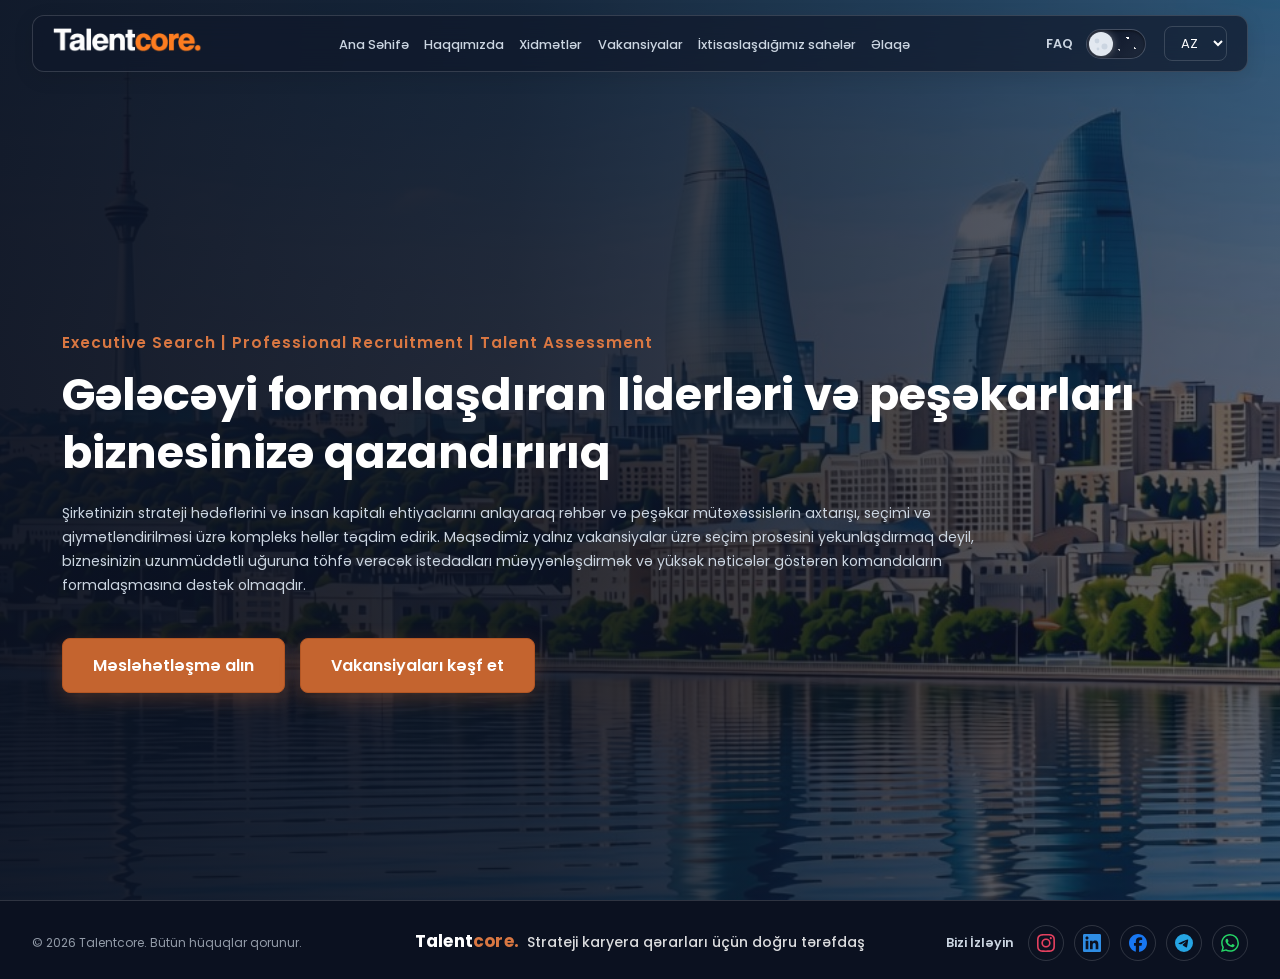
==== commit 382ab1ad: "New Talentcore wordmark logos (dark and light), favicon, share image; industries stat text in 4 lang" ====
--- a/index.html
+++ b/index.html
@@ -8,10 +8,10 @@
     <meta property="og:type" content="website">
     <meta property="og:title" content="Talentcore | Gələcəyin Liderlərini Tapırıq">
     <meta property="og:description" content="Executive Search və Professional Recruitment sahəsində ixtisaslaşmış işə qəbul agentliyi.">
-    <meta property="og:image" content="https://talentcore.az/logo.png">
+    <meta property="og:image" content="https://talentcore.az/og-image.png">
     <meta property="og:url" content="https://talentcore.az/">
     <link rel="canonical" href="https://talentcore.az/">
-    <link rel="icon" href="logo.png" type="image/png">
+    <link rel="icon" href="favicon.png" type="image/png">
     <link rel="stylesheet" href="css/global.css">
     <link rel="stylesheet" href="css/home.css">
     <link href="https://fonts.googleapis.com/css2?family=Poppins:wght@300;400;500;600;700&display=swap" rel="stylesheet">
--- a/css/global.css
+++ b/css/global.css
@@ -214,7 +214,7 @@
 }
 
 .logo-container { margin-right: auto; }
-.site-logo { height: clamp(28px, 2.5vw, 38px); object-fit: contain; } /* loqo PNG-si kənar boşluqlardan kəsilib — görünən loqo böyük, menyu çubuğu isə eyni qalır */
+.site-logo { height: clamp(20px, 1.8vw, 27px); width: auto; object-fit: contain; } /* loqo PNG-si kənar boşluqlardan kəsilib — görünən loqo böyük, menyu çubuğu isə eyni qalır */
 
 /* Hamburger İkonu - Kompüterdə gizlidir */
 .hamburger {
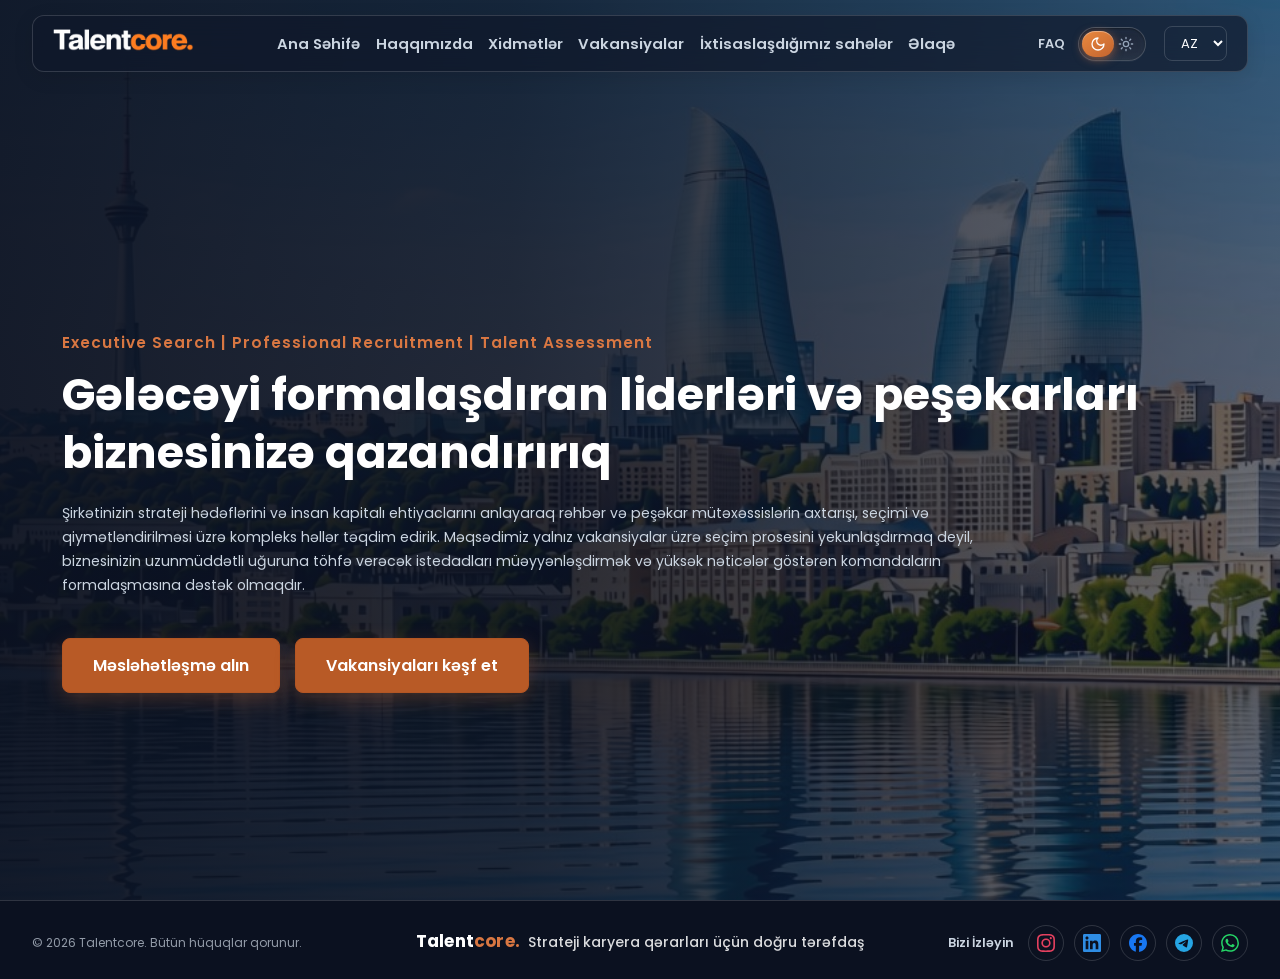
==== commit 9a47d08b: "Self-host Poppins and Inter (no Google Fonts requests), preload main weights, deploy fonts folder" ====
--- a/index.html
+++ b/index.html
@@ -14,7 +14,9 @@
     <link rel="icon" href="favicon.png" type="image/png">
     <link rel="stylesheet" href="css/global.css">
     <link rel="stylesheet" href="css/home.css">
-    <link href="https://fonts.googleapis.com/css2?family=Poppins:wght@300;400;500;600;700&display=swap" rel="stylesheet">
+    <link rel="preload" href="fonts/poppins-400-latin.woff2" as="font" type="font/woff2" crossorigin>
+    <link rel="preload" href="fonts/poppins-600-latin.woff2" as="font" type="font/woff2" crossorigin>
+    <link rel="stylesheet" href="css/fonts.css">
 </head>
 <body>
     <script>
--- a/css/global.css
+++ b/css/global.css
@@ -61,7 +61,7 @@
 }
 
 .btn-primary {
-    background-color: #c4642f;
+    background-color: #b85a26;
     color: #fff;
     padding: clamp(10px, 1.5vw, 14px) clamp(20px, 3vw, 30px);
     border-radius: 8px;
@@ -82,7 +82,6 @@
     transform: translateY(-2px);
     box-shadow: 0 8px 25px rgba(179, 86, 36, 0.4);
 }
-.btn-primary.btn-sm { padding: 8px 18px; font-size: 14px; }
 
 /* Ortaq Şüşə Kart Dizaynı (about.css və services.css-də istifadə olunur) */
 .glass-effect {
@@ -165,7 +164,7 @@
     font-size: 12.5px;
     font-weight: 600;
     color: #fff;
-    background: #c4642f;
+    background: #b85a26;
     border: none;
     border-radius: 6px;
     padding: 7px 14px;
@@ -214,7 +213,7 @@
 }
 
 .logo-container { margin-right: auto; }
-.site-logo { height: clamp(20px, 1.8vw, 27px); width: auto; object-fit: contain; } /* loqo PNG-si kənar boşluqlardan kəsilib — görünən loqo böyük, menyu çubuğu isə eyni qalır */
+.site-logo { height: clamp(19px, 1.7vw, 25px); width: auto; object-fit: contain; } /* loqo PNG-si kənar boşluqlardan kəsilib — görünən loqo böyük, menyu çubuğu isə eyni qalır */
 
 /* Hamburger İkonu - Kompüterdə gizlidir */
 .hamburger {
@@ -237,7 +236,7 @@
 nav ul { display: flex; list-style: none; gap: clamp(10px, 1.2vw, 22px); align-items: center; }
 nav ul li a {
     text-decoration: none; color: var(--text-muted, #cbd5e1);
-    font-size: clamp(12px, 1vw, 14px); font-weight: 500; white-space: nowrap;
+    font-size: calc(clamp(12px, 1vw, 14px) + 2px); font-weight: 600; white-space: nowrap; /* FAQ linkindən (clamp(12px, 1vw, 14px)) 2px böyük; dar ekranlarda fərq azalır (aşağıda) */
 }
 nav ul li a:hover { color: #d97742; }
 
@@ -283,55 +282,65 @@
 .lang-dropdown option { color: #000; }
 
 /* CV Göndər (Kompüter və Noutbuklar üçün əsas dizayn) */
-.theme-switch { position: relative; display: inline-block; width: 60px; height: 30px; margin-right: 5px; }
+.theme-switch { position: relative; display: inline-block; width: 68px; height: 34px; margin-right: 5px; }
 .theme-switch input { opacity: 0; width: 0; height: 0; }
-/* Gecə/gündüz keçidi: düymənin özü cari rejimin ikonunu daşıyır (gecədə ay, gündüzdə günəş),
-   fon da rejimə uyğundur — əvvəl ikonlar düymənin əks tərəfində görünürdü və qarışıq görünürdü.
-   HTML-dəki .icon span-ları gizlədilir (11 səhifədə toxunmamaq üçün qalıb). */
+/* Gecə/gündüz keçidi (premium): iki ikonlu nazik şüşə kapsul — solda ay, sağda günəş; aktiv rejimin
+   ikonunun altında narıncı "dırnaq" (thumb) yumşaq sıçrayışla keçir. HTML-dəki emoji span-ları (.icon) CSS ilə
+   xətt ikonuna çevrilir (11 səhifədə HTML dəyişmir). Seçilməyib (unchecked) = tünd rejim, seçilib = açıq rejim. */
 .slider {
-    position: absolute; cursor: pointer; top: 0; left: 0; right: 0; bottom: 0;
+    position: absolute; cursor: pointer; inset: 0;
+    border-radius: 999px;
+    background: linear-gradient(180deg, rgba(255, 255, 255, 0.05), rgba(255, 255, 255, 0.09));
+    border: 1px solid rgba(255, 255, 255, 0.16);
+    box-shadow: inset 0 1px 2px rgba(0, 0, 0, 0.35), 0 1px 0 rgba(255, 255, 255, 0.04);
+    -webkit-backdrop-filter: blur(6px);
+    backdrop-filter: blur(6px);
     transition: background .4s, border-color .4s, box-shadow .4s;
-    overflow: hidden;
-    border: 1px solid rgba(148, 163, 184, 0.35);
-    /* Gecə: tünd göy + kiçik ulduzlar */
-    background:
-        radial-gradient(1.2px 1.2px at 70% 28%, #fff 99%, transparent),
-        radial-gradient(1px 1px at 82% 66%, rgba(255,255,255,.85) 99%, transparent),
-        radial-gradient(1px 1px at 56% 70%, rgba(255,255,255,.7) 99%, transparent),
-        linear-gradient(135deg, #0b1226 0%, #1e293b 100%);
-    box-shadow: inset 0 1px 3px rgba(0, 0, 0, 0.5);
-}
-.slider.round { border-radius: 34px; }
-.slider .icon { display: none; }
+}
+.slider.round { border-radius: 999px; }
+
+/* Hərəkət edən narıncı thumb */
 .slider:before {
-    position: absolute; content: ""; height: 24px; width: 24px; left: 2px; top: 2px;
-    border-radius: 50%; z-index: 2;
-    background: #e2e8f0 url("data:image/svg+xml,%3Csvg xmlns='http://www.w3.org/2000/svg' viewBox='0 0 24 24'%3E%3Ccircle cx='8' cy='9' r='2.4' fill='%23cbd5e1'/%3E%3Ccircle cx='15.5' cy='14.5' r='3' fill='%23cbd5e1'/%3E%3Ccircle cx='9' cy='17' r='1.4' fill='%23cbd5e1'/%3E%3C/svg%3E") center / 100% 100% no-repeat;
-    box-shadow: 0 0 8px rgba(226, 232, 240, 0.45), 0 2px 4px rgba(0, 0, 0, 0.35);
-    transition: transform .4s cubic-bezier(0.4, 0.0, 0.2, 1), background-color .4s, box-shadow .4s;
-}
-/* Gündüz: açıq səma + günəş */
+    content: ""; position: absolute; z-index: 1;
+    top: 3px; left: 3px; width: 32px; height: 26px; border-radius: 999px;
+    background: linear-gradient(145deg, #e9893f 0%, #c4642f 100%);
+    box-shadow: 0 2px 10px rgba(217, 119, 66, 0.55), inset 0 1px 0 rgba(255, 255, 255, 0.35);
+    transition: transform .45s cubic-bezier(0.34, 1.35, 0.64, 1), box-shadow .3s;
+}
+input:checked + .slider:before { transform: translateX(30px); }
+.theme-switch:hover .slider:before { box-shadow: 0 3px 14px rgba(217, 119, 66, 0.75), inset 0 1px 0 rgba(255, 255, 255, 0.4); }
+
+/* İkonlar: emoji mətni gizlədilir, yerinə maska ilə xətt ikon çəkilir */
+.slider .icon {
+    display: block; position: absolute; z-index: 2; top: 50%;
+    width: 16px; height: 16px; margin-top: -8px;
+    font-size: 0; line-height: 0; color: transparent; overflow: hidden; pointer-events: none;
+    background-color: currentColor;
+    -webkit-mask: var(--ico) center / contain no-repeat; mask: var(--ico) center / contain no-repeat;
+    transition: background-color .35s, transform .45s cubic-bezier(0.34, 1.35, 0.64, 1);
+}
+.slider .icon.moon { --ico: url("data:image/svg+xml,%3Csvg xmlns='http://www.w3.org/2000/svg' viewBox='0 0 24 24' fill='none' stroke='%23000' stroke-width='2' stroke-linecap='round' stroke-linejoin='round'%3E%3Cpath d='M12 3a6 6 0 0 0 9 9 9 9 0 1 1-9-9Z'/%3E%3C/svg%3E"); left: 11px; background-color: #ffffff; }
+.slider .icon.sun { --ico: url("data:image/svg+xml,%3Csvg xmlns='http://www.w3.org/2000/svg' viewBox='0 0 24 24' fill='none' stroke='%23000' stroke-width='2' stroke-linecap='round' stroke-linejoin='round'%3E%3Ccircle cx='12' cy='12' r='4'/%3E%3Cpath d='M12 2v2M12 20v2M4.93 4.93l1.41 1.41M17.66 17.66l1.41 1.41M2 12h2M20 12h2M4.93 19.07l1.41-1.41M17.66 6.34l1.41-1.41'/%3E%3C/svg%3E"); right: 11px; background-color: #94a3b8; }
+input:checked + .slider .icon.moon { background-color: #64748b; }
+input:checked + .slider .icon.sun { background-color: #ffffff; transform: rotate(90deg); }
+
+/* Açıq rejim: işıqlı şüşə kapsul */
 input:checked + .slider {
-    background:
-        radial-gradient(7px 4px at 30% 72%, rgba(255,255,255,.9) 99%, transparent),
-        radial-gradient(6px 3.5px at 44% 80%, rgba(255,255,255,.75) 99%, transparent),
-        linear-gradient(135deg, #7dd3fc 0%, #bae6fd 100%);
-    border-color: rgba(14, 116, 144, 0.25);
-    box-shadow: inset 0 1px 3px rgba(14, 116, 144, 0.25);
-}
-input:checked + .slider:before {
-    transform: translateX(30px);
-    background: #fbbf24 url("data:image/svg+xml,%3Csvg xmlns='http://www.w3.org/2000/svg' viewBox='0 0 24 24'%3E%3Ccircle cx='12' cy='12' r='5.2' fill='%23f59e0b'/%3E%3C/svg%3E") center / 100% 100% no-repeat;
-    box-shadow: 0 0 10px rgba(251, 191, 36, 0.8), 0 2px 4px rgba(0, 0, 0, 0.2);
-}
-.theme-switch:hover .slider:before { filter: brightness(1.08); }
-input:focus-visible + .slider { outline: 2px solid #c4642f; outline-offset: 2px; }
+    background: linear-gradient(180deg, rgba(255, 255, 255, 0.85), rgba(241, 245, 249, 0.95));
+    border-color: rgba(15, 23, 42, 0.14);
+    box-shadow: inset 0 1px 2px rgba(15, 23, 42, 0.12), 0 1px 0 rgba(255, 255, 255, 0.7);
+}
+input:focus-visible + .slider { outline: 2px solid #c4642f; outline-offset: 3px; }
 
 /* Noutbuk/Planşet Uyğunlaşması */
 @media (max-width: 1024px) {
     .glass-header { padding: 8px 10px; width: 98%; }
     nav ul { gap: 10px; }
-    nav ul li a { font-size: 11px; }
+    nav ul li a { font-size: calc(clamp(12px, 1vw, 14px) + 1px); }
+}
+
+@media (min-width: 769px) and (max-width: 880px) {
+    nav ul li a { font-size: clamp(12px, 1vw, 14px); } /* ən dar masaüstü enində menyu sığsın deyə FAQ ilə eyni */
 }
 
 /* Mobil Üçün - Açılan Hamburger Menyu */
@@ -460,6 +469,22 @@
     line-height: 1.7;
 }
 
+/* Cavabdakı linklər (məs. "İxtisaslaşdığımız sahələr") narıncı, altından xətli */
+.faq-item p a {
+    color: #d97742;
+    font-weight: 600;
+    text-decoration: underline;
+    text-underline-offset: 3px;
+}
+
+.faq-item p a:hover {
+    color: #c4642f;
+}
+
+.faq-item p strong {
+    color: var(--text-color);
+}
+
 .footer-bottom {
     display: flex;
     order: 2;
@@ -590,6 +615,16 @@
     opacity: 0.7;
 }
 
+/* Açıq rejimdə kontrast (WCAG AA): solğun yazı və narıncı mətn daha tünd tonla */
+body.light-theme .footer-copyright {
+    opacity: 1;
+    color: #5b6675;
+}
+
+body.light-theme .footer-tagline-brand {
+    color: #b05423;
+}
+
 @media (max-width: 640px) {
     .site-footer .footer-container { flex-direction: column; justify-content: center; text-align: center; }
     .footer-copyright { text-align: center; }
--- a/css/home.css
+++ b/css/home.css
@@ -63,27 +63,6 @@
     flex-wrap: wrap;
 }
 
-.btn-transparent {
-    background-color: var(--card-bg);
-    color: var(--text-color);
-    border: 1px solid var(--border-color);
-    padding: clamp(10px, 1.5vw, 14px) clamp(20px, 3vw, 30px);
-    border-radius: 8px;
-    font-weight: 600;
-    font-size: clamp(14px, 1.5vw, 16px);
-    text-decoration: none;
-    transition: all 0.3s;
-    text-align: center;
-    display: inline-block;
-    backdrop-filter: blur(10px);
-}
-
-.btn-transparent:hover {
-    background-color: var(--card-hover);
-    border-color: #d97742;
-    transform: translateY(-3px);
-}
-
 /* --- MOBİL VƏ PLANŞET UYĞUNLAŞDIRMA --- */
 @media (max-width: 1024px) {
     .hero-baku {
--- a/css/fonts.css
+++ b/css/fonts.css
@@ -0,0 +1,113 @@
+/* Öz serverimizdən verilən şriftlər (Google Fonts-a müraciət yoxdur). Poppins: latin + latin-ext; Inter: latin, latin-ext, kiril. */
+@font-face {
+  font-family: 'Poppins';
+  font-style: normal;
+  font-weight: 300;
+  font-display: swap;
+  src: url('../fonts/poppins-300-latin-ext.woff2') format('woff2');
+  unicode-range: U+0100-02BA, U+02BD-02C5, U+02C7-02CC, U+02CE-02D7, U+02DD-02FF, U+0304, U+0308, U+0329, U+1D00-1DBF, U+1E00-1E9F, U+1EF2-1EFF, U+2020, U+20A0-20AB, U+20AD-20C4, U+2113, U+2C60-2C7F, U+A720-A7FF;
+}
+@font-face {
+  font-family: 'Poppins';
+  font-style: normal;
+  font-weight: 300;
+  font-display: swap;
+  src: url('../fonts/poppins-300-latin.woff2') format('woff2');
+  unicode-range: U+0000-00FF, U+0131, U+0152-0153, U+02BB-02BC, U+02C6, U+02DA, U+02DC, U+0304, U+0308, U+0329, U+2000-206F, U+20AC, U+2122, U+2191, U+2193, U+2212, U+2215, U+FEFF, U+FFFD;
+}
+@font-face {
+  font-family: 'Poppins';
+  font-style: normal;
+  font-weight: 400;
+  font-display: swap;
+  src: url('../fonts/poppins-400-latin-ext.woff2') format('woff2');
+  unicode-range: U+0100-02BA, U+02BD-02C5, U+02C7-02CC, U+02CE-02D7, U+02DD-02FF, U+0304, U+0308, U+0329, U+1D00-1DBF, U+1E00-1E9F, U+1EF2-1EFF, U+2020, U+20A0-20AB, U+20AD-20C4, U+2113, U+2C60-2C7F, U+A720-A7FF;
+}
+@font-face {
+  font-family: 'Poppins';
+  font-style: normal;
+  font-weight: 400;
+  font-display: swap;
+  src: url('../fonts/poppins-400-latin.woff2') format('woff2');
+  unicode-range: U+0000-00FF, U+0131, U+0152-0153, U+02BB-02BC, U+02C6, U+02DA, U+02DC, U+0304, U+0308, U+0329, U+2000-206F, U+20AC, U+2122, U+2191, U+2193, U+2212, U+2215, U+FEFF, U+FFFD;
+}
+@font-face {
+  font-family: 'Poppins';
+  font-style: normal;
+  font-weight: 500;
+  font-display: swap;
+  src: url('../fonts/poppins-500-latin-ext.woff2') format('woff2');
+  unicode-range: U+0100-02BA, U+02BD-02C5, U+02C7-02CC, U+02CE-02D7, U+02DD-02FF, U+0304, U+0308, U+0329, U+1D00-1DBF, U+1E00-1E9F, U+1EF2-1EFF, U+2020, U+20A0-20AB, U+20AD-20C4, U+2113, U+2C60-2C7F, U+A720-A7FF;
+}
+@font-face {
+  font-family: 'Poppins';
+  font-style: normal;
+  font-weight: 500;
+  font-display: swap;
+  src: url('../fonts/poppins-500-latin.woff2') format('woff2');
+  unicode-range: U+0000-00FF, U+0131, U+0152-0153, U+02BB-02BC, U+02C6, U+02DA, U+02DC, U+0304, U+0308, U+0329, U+2000-206F, U+20AC, U+2122, U+2191, U+2193, U+2212, U+2215, U+FEFF, U+FFFD;
+}
+@font-face {
+  font-family: 'Poppins';
+  font-style: normal;
+  font-weight: 600;
+  font-display: swap;
+  src: url('../fonts/poppins-600-latin-ext.woff2') format('woff2');
+  unicode-range: U+0100-02BA, U+02BD-02C5, U+02C7-02CC, U+02CE-02D7, U+02DD-02FF, U+0304, U+0308, U+0329, U+1D00-1DBF, U+1E00-1E9F, U+1EF2-1EFF, U+2020, U+20A0-20AB, U+20AD-20C4, U+2113, U+2C60-2C7F, U+A720-A7FF;
+}
+@font-face {
+  font-family: 'Poppins';
+  font-style: normal;
+  font-weight: 600;
+  font-display: swap;
+  src: url('../fonts/poppins-600-latin.woff2') format('woff2');
+  unicode-range: U+0000-00FF, U+0131, U+0152-0153, U+02BB-02BC, U+02C6, U+02DA, U+02DC, U+0304, U+0308, U+0329, U+2000-206F, U+20AC, U+2122, U+2191, U+2193, U+2212, U+2215, U+FEFF, U+FFFD;
+}
+@font-face {
+  font-family: 'Poppins';
+  font-style: normal;
+  font-weight: 700;
+  font-display: swap;
+  src: url('../fonts/poppins-700-latin-ext.woff2') format('woff2');
+  unicode-range: U+0100-02BA, U+02BD-02C5, U+02C7-02CC, U+02CE-02D7, U+02DD-02FF, U+0304, U+0308, U+0329, U+1D00-1DBF, U+1E00-1E9F, U+1EF2-1EFF, U+2020, U+20A0-20AB, U+20AD-20C4, U+2113, U+2C60-2C7F, U+A720-A7FF;
+}
+@font-face {
+  font-family: 'Poppins';
+  font-style: normal;
+  font-weight: 700;
+  font-display: swap;
+  src: url('../fonts/poppins-700-latin.woff2') format('woff2');
+  unicode-range: U+0000-00FF, U+0131, U+0152-0153, U+02BB-02BC, U+02C6, U+02DA, U+02DC, U+0304, U+0308, U+0329, U+2000-206F, U+20AC, U+2122, U+2191, U+2193, U+2212, U+2215, U+FEFF, U+FFFD;
+}
+@font-face {
+  font-family: 'Inter';
+  font-style: normal;
+  font-weight: 400 800;
+  font-display: swap;
+  src: url('../fonts/inter-cyrillic-ext.woff2') format('woff2');
+  unicode-range: U+0460-052F, U+1C80-1C8A, U+20B4, U+2DE0-2DFF, U+A640-A69F, U+FE2E-FE2F;
+}
+@font-face {
+  font-family: 'Inter';
+  font-style: normal;
+  font-weight: 400 800;
+  font-display: swap;
+  src: url('../fonts/inter-cyrillic.woff2') format('woff2');
+  unicode-range: U+0301, U+0400-045F, U+0490-0491, U+04B0-04B1, U+2116;
+}
+@font-face {
+  font-family: 'Inter';
+  font-style: normal;
+  font-weight: 400 800;
+  font-display: swap;
+  src: url('../fonts/inter-latin-ext.woff2') format('woff2');
+  unicode-range: U+0100-02BA, U+02BD-02C5, U+02C7-02CC, U+02CE-02D7, U+02DD-02FF, U+0304, U+0308, U+0329, U+1D00-1DBF, U+1E00-1E9F, U+1EF2-1EFF, U+2020, U+20A0-20AB, U+20AD-20C4, U+2113, U+2C60-2C7F, U+A720-A7FF;
+}
+@font-face {
+  font-family: 'Inter';
+  font-style: normal;
+  font-weight: 400 800;
+  font-display: swap;
+  src: url('../fonts/inter-latin.woff2') format('woff2');
+  unicode-range: U+0000-00FF, U+0131, U+0152-0153, U+02BB-02BC, U+02C6, U+02DA, U+02DC, U+0304, U+0308, U+0329, U+2000-206F, U+20AC, U+2122, U+2191, U+2193, U+2212, U+2215, U+FEFF, U+FFFD;
+}
